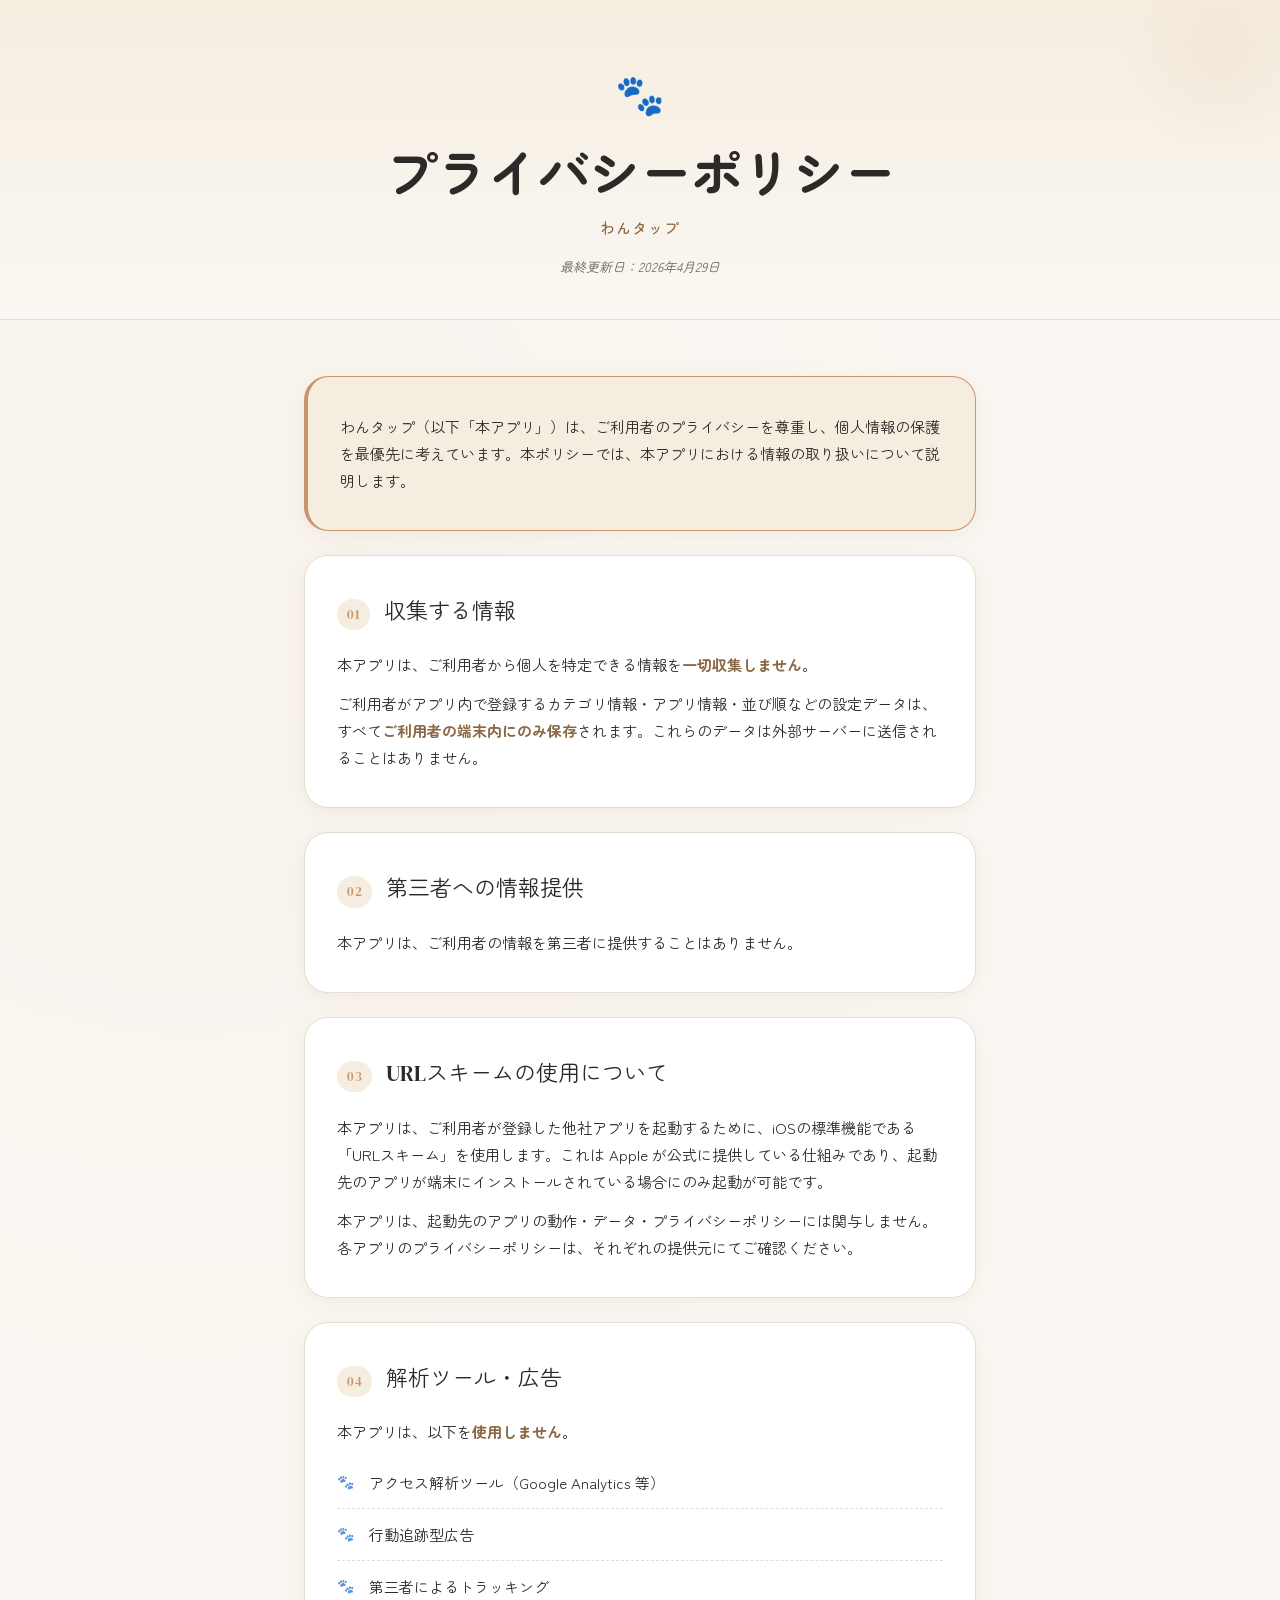
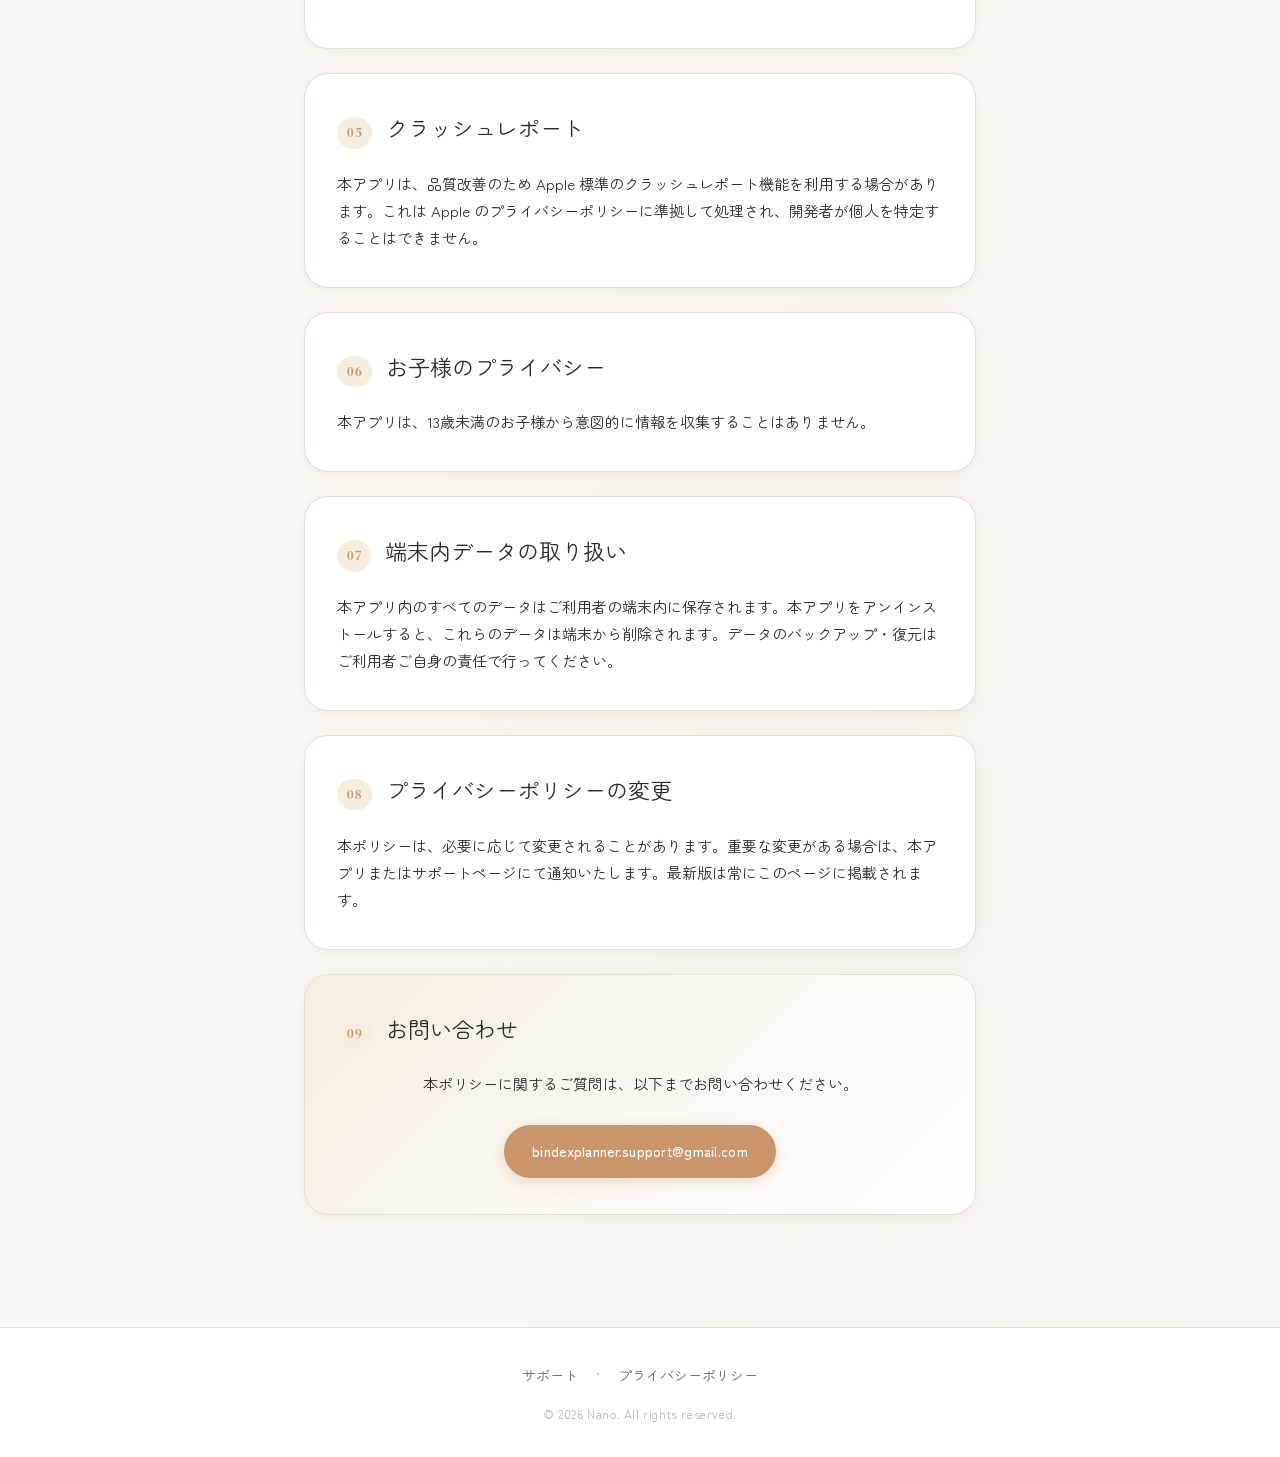
==== privacy.html @ 2768b456 "Add files via upload" ====
<!DOCTYPE html>
<html lang="ja">
<head>
<meta charset="UTF-8">
<meta name="viewport" content="width=device-width, initial-scale=1.0">
<title>わんタップ プライバシーポリシー</title>
<meta name="description" content="用途別アプリランチャー「わんタップ」のプライバシーポリシー。">
<link rel="stylesheet" href="style.css">
<link rel="preconnect" href="https://fonts.googleapis.com">
<link rel="preconnect" href="https://fonts.gstatic.com" crossorigin>
<link href="https://fonts.googleapis.com/css2?family=Zen+Maru+Gothic:wght@400;500;700&family=DM+Serif+Display&display=swap" rel="stylesheet">
</head>
<body>

<header class="hero hero-sub">
  <div class="container">
    <div class="paw-mark">🐾</div>
    <h1 class="app-name">プライバシーポリシー</h1>
    <p class="tagline">わんタップ</p>
    <p class="updated">最終更新日：2026年4月29日</p>
  </div>
</header>

<main class="container content">

  <section class="card intro">
    <p>わんタップ（以下「本アプリ」）は、ご利用者のプライバシーを尊重し、個人情報の保護を最優先に考えています。本ポリシーでは、本アプリにおける情報の取り扱いについて説明します。</p>
  </section>

  <section class="card">
    <h2><span class="num">01</span>収集する情報</h2>
    <p>本アプリは、ご利用者から個人を特定できる情報を<strong>一切収集しません</strong>。</p>
    <p>ご利用者がアプリ内で登録するカテゴリ情報・アプリ情報・並び順などの設定データは、すべて<strong>ご利用者の端末内にのみ保存</strong>されます。これらのデータは外部サーバーに送信されることはありません。</p>
  </section>

  <section class="card">
    <h2><span class="num">02</span>第三者への情報提供</h2>
    <p>本アプリは、ご利用者の情報を第三者に提供することはありません。</p>
  </section>

  <section class="card">
    <h2><span class="num">03</span>URLスキームの使用について</h2>
    <p>本アプリは、ご利用者が登録した他社アプリを起動するために、iOSの標準機能である「URLスキーム」を使用します。これは Apple が公式に提供している仕組みであり、起動先のアプリが端末にインストールされている場合にのみ起動が可能です。</p>
    <p>本アプリは、起動先のアプリの動作・データ・プライバシーポリシーには関与しません。各アプリのプライバシーポリシーは、それぞれの提供元にてご確認ください。</p>
  </section>

  <section class="card">
    <h2><span class="num">04</span>解析ツール・広告</h2>
    <p>本アプリは、以下を<strong>使用しません</strong>。</p>
    <ul class="feature-list">
      <li>アクセス解析ツール（Google Analytics 等）</li>
      <li>行動追跡型広告</li>
      <li>第三者によるトラッキング</li>
    </ul>
  </section>

  <section class="card">
    <h2><span class="num">05</span>クラッシュレポート</h2>
    <p>本アプリは、品質改善のため Apple 標準のクラッシュレポート機能を利用する場合があります。これは Apple のプライバシーポリシーに準拠して処理され、開発者が個人を特定することはできません。</p>
  </section>

  <section class="card">
    <h2><span class="num">06</span>お子様のプライバシー</h2>
    <p>本アプリは、13歳未満のお子様から意図的に情報を収集することはありません。</p>
  </section>

  <section class="card">
    <h2><span class="num">07</span>端末内データの取り扱い</h2>
    <p>本アプリ内のすべてのデータはご利用者の端末内に保存されます。本アプリをアンインストールすると、これらのデータは端末から削除されます。データのバックアップ・復元はご利用者ご自身の責任で行ってください。</p>
  </section>

  <section class="card">
    <h2><span class="num">08</span>プライバシーポリシーの変更</h2>
    <p>本ポリシーは、必要に応じて変更されることがあります。重要な変更がある場合は、本アプリまたはサポートページにて通知いたします。最新版は常にこのページに掲載されます。</p>
  </section>

  <section class="card contact">
    <h2><span class="num">09</span>お問い合わせ</h2>
    <p>本ポリシーに関するご質問は、以下までお問い合わせください。</p>
    <a href="mailto:bindexplanner.support@gmail.com" class="email-btn">
      bindexplanner.support@gmail.com
    </a>
  </section>

</main>

<footer>
  <div class="container">
    <nav class="footer-links">
      <a href="index.html">サポート</a>
      <span class="divider">·</span>
      <a href="privacy.html">プライバシーポリシー</a>
    </nav>
    <p class="copy">© 2026 Nano. All rights reserved.</p>
  </div>
</footer>

</body>
</html>
---- style.css ----
/* ===================================
   わんタップ サポートサイト
   なのちゃん（シルバーダップル）テーマ
   =================================== */

:root {
  --color-bg: #FAF7F2;
  --color-bg-card: #FFFFFF;
  --color-text: #2C2A28;
  --color-text-soft: #6B6560;
  --color-accent: #C8956D;        /* タン（ダックスのタン色） */
  --color-accent-deep: #8B6845;
  --color-silver: #B8B0A8;         /* シルバーダップル */
  --color-silver-light: #E8E2DA;
  --color-cream: #F5EDE0;
  --color-warm-line: #E5DDD0;
  --shadow-soft: 0 2px 12px rgba(139, 104, 69, 0.06);
  --shadow-card: 0 4px 20px rgba(139, 104, 69, 0.08);
  --radius-sm: 12px;
  --radius-md: 16px;
  --radius-lg: 24px;
  --font-display: "DM Serif Display", "Zen Maru Gothic", serif;
  --font-body: "Zen Maru Gothic", -apple-system, BlinkMacSystemFont, sans-serif;
}

* {
  margin: 0;
  padding: 0;
  box-sizing: border-box;
}

html {
  scroll-behavior: smooth;
}

body {
  font-family: var(--font-body);
  background: var(--color-bg);
  color: var(--color-text);
  line-height: 1.8;
  font-weight: 400;
  -webkit-font-smoothing: antialiased;
  background-image:
    radial-gradient(circle at 15% 20%, rgba(200, 149, 109, 0.04) 0%, transparent 35%),
    radial-gradient(circle at 85% 80%, rgba(184, 176, 168, 0.05) 0%, transparent 40%);
  min-height: 100vh;
}

.container {
  max-width: 720px;
  margin: 0 auto;
  padding: 0 24px;
}

/* ===========================
   ヒーロー
   =========================== */
.hero {
  padding: 72px 0 56px;
  text-align: center;
  background: linear-gradient(180deg, var(--color-cream) 0%, var(--color-bg) 100%);
  border-bottom: 1px solid var(--color-warm-line);
  position: relative;
  overflow: hidden;
}

.hero::before {
  content: "";
  position: absolute;
  top: -40px;
  right: -40px;
  width: 200px;
  height: 200px;
  background: radial-gradient(circle, rgba(200, 149, 109, 0.08), transparent 70%);
  border-radius: 50%;
  pointer-events: none;
}

.hero-sub {
  padding: 56px 0 40px;
}

.paw-mark {
  font-size: 40px;
  margin-bottom: 16px;
  display: inline-block;
  animation: gentleBounce 3s ease-in-out infinite;
}

@keyframes gentleBounce {
  0%, 100% { transform: translateY(0); }
  50% { transform: translateY(-6px); }
}

.app-name {
  font-family: var(--font-display);
  font-size: clamp(36px, 6vw, 52px);
  font-weight: 700;
  color: var(--color-text);
  letter-spacing: -0.02em;
  margin-bottom: 8px;
  line-height: 1.2;
}

.tagline {
  font-size: 15px;
  color: var(--color-accent-deep);
  font-weight: 500;
  letter-spacing: 0.08em;
  margin-bottom: 14px;
  text-transform: none;
}

.lead {
  font-size: 14px;
  color: var(--color-text-soft);
}

.updated {
  font-size: 13px;
  color: var(--color-text-soft);
  font-style: italic;
}

/* ===========================
   コンテンツ
   =========================== */
.content {
  padding: 56px 24px 64px;
}

.card {
  background: var(--color-bg-card);
  border-radius: var(--radius-lg);
  padding: 36px 32px;
  margin-bottom: 24px;
  box-shadow: var(--shadow-card);
  border: 1px solid var(--color-warm-line);
  transition: transform 0.3s ease, box-shadow 0.3s ease;
}

.card:hover {
  transform: translateY(-2px);
  box-shadow: 0 8px 30px rgba(139, 104, 69, 0.1);
}

.card.intro {
  background: var(--color-cream);
  border-color: var(--color-accent);
  border-left: 4px solid var(--color-accent);
}

.card h2 {
  font-family: var(--font-display);
  font-size: 22px;
  color: var(--color-text);
  margin-bottom: 20px;
  display: flex;
  align-items: baseline;
  gap: 14px;
  font-weight: 400;
}

.card h2 .num {
  font-family: var(--font-display);
  font-size: 13px;
  color: var(--color-accent);
  background: var(--color-cream);
  padding: 4px 10px;
  border-radius: 20px;
  font-weight: 400;
  letter-spacing: 0.05em;
}

.card h3 {
  font-size: 16px;
  font-weight: 700;
  color: var(--color-text);
  margin-bottom: 6px;
}

.card p {
  color: var(--color-text);
  margin-bottom: 12px;
  font-size: 15px;
}

.card p:last-child {
  margin-bottom: 0;
}

.card strong {
  color: var(--color-accent-deep);
  font-weight: 700;
}

/* ===========================
   機能リスト
   =========================== */
.feature-list {
  list-style: none;
  padding: 0;
}

.feature-list li {
  padding: 12px 0 12px 32px;
  border-bottom: 1px dashed var(--color-warm-line);
  position: relative;
  color: var(--color-text);
  font-size: 15px;
}

.feature-list li:last-child {
  border-bottom: none;
}

.feature-list li::before {
  content: "🐾";
  position: absolute;
  left: 0;
  top: 12px;
  font-size: 14px;
  opacity: 0.7;
}

/* ===========================
   ステップ
   =========================== */
.step {
  display: flex;
  gap: 18px;
  align-items: flex-start;
  padding: 18px 0;
  border-bottom: 1px solid var(--color-warm-line);
}

.step:last-child {
  border-bottom: none;
  padding-bottom: 0;
}

.step:first-of-type {
  padding-top: 4px;
}

.step-num {
  flex-shrink: 0;
  width: 36px;
  height: 36px;
  background: var(--color-accent);
  color: white;
  border-radius: 50%;
  display: flex;
  align-items: center;
  justify-content: center;
  font-family: var(--font-display);
  font-size: 16px;
  font-weight: 700;
  box-shadow: 0 2px 8px rgba(200, 149, 109, 0.3);
}

.step > div {
  flex: 1;
}

.step p {
  font-size: 14px;
  color: var(--color-text-soft);
  margin-bottom: 0;
  line-height: 1.7;
}

/* ===========================
   FAQ
   =========================== */
.faq {
  margin-bottom: 12px;
  background: var(--color-bg);
  border-radius: var(--radius-sm);
  border: 1px solid var(--color-warm-line);
  overflow: hidden;
  transition: border-color 0.3s ease;
}

.faq:hover {
  border-color: var(--color-accent);
}

.faq:last-child {
  margin-bottom: 0;
}

.faq summary {
  padding: 16px 20px;
  cursor: pointer;
  font-weight: 500;
  font-size: 15px;
  color: var(--color-text);
  list-style: none;
  position: relative;
  padding-right: 50px;
  user-select: none;
}

.faq summary::-webkit-details-marker {
  display: none;
}

.faq summary::after {
  content: "+";
  position: absolute;
  right: 20px;
  top: 50%;
  transform: translateY(-50%);
  font-size: 22px;
  color: var(--color-accent);
  transition: transform 0.3s ease;
  font-weight: 300;
}

.faq[open] summary::after {
  transform: translateY(-50%) rotate(45deg);
}

.faq[open] summary {
  border-bottom: 1px solid var(--color-warm-line);
}

.faq p {
  padding: 16px 20px;
  font-size: 14px;
  color: var(--color-text-soft);
  line-height: 1.8;
}

.faq a {
  color: var(--color-accent-deep);
  font-weight: 500;
}

/* ===========================
   コンタクト
   =========================== */
.contact {
  text-align: center;
  background: linear-gradient(135deg, var(--color-cream) 0%, #FFFFFF 100%);
}

.email-btn {
  display: inline-block;
  margin-top: 16px;
  padding: 14px 28px;
  background: var(--color-accent);
  color: white;
  text-decoration: none;
  border-radius: 100px;
  font-weight: 500;
  font-size: 14px;
  transition: all 0.3s ease;
  box-shadow: 0 4px 14px rgba(200, 149, 109, 0.3);
  letter-spacing: 0.02em;
}

.email-btn:hover {
  background: var(--color-accent-deep);
  transform: translateY(-2px);
  box-shadow: 0 6px 20px rgba(200, 149, 109, 0.4);
}

/* ===========================
   フッター
   =========================== */
footer {
  border-top: 1px solid var(--color-warm-line);
  padding: 32px 0;
  margin-top: 24px;
  text-align: center;
  background: var(--color-bg-card);
}

.footer-links {
  margin-bottom: 14px;
}

.footer-links a {
  color: var(--color-text-soft);
  text-decoration: none;
  font-size: 14px;
  transition: color 0.2s ease;
}

.footer-links a:hover {
  color: var(--color-accent-deep);
}

.divider {
  margin: 0 14px;
  color: var(--color-silver);
}

.copy {
  font-size: 12px;
  color: var(--color-silver);
  letter-spacing: 0.05em;
}

/* ===========================
   レスポンシブ
   =========================== */
@media (max-width: 600px) {
  .hero {
    padding: 56px 0 40px;
  }

  .content {
    padding: 40px 20px 48px;
  }

  .card {
    padding: 28px 22px;
    border-radius: var(--radius-md);
  }

  .card h2 {
    font-size: 19px;
    flex-wrap: wrap;
  }

  .step {
    gap: 14px;
  }
}
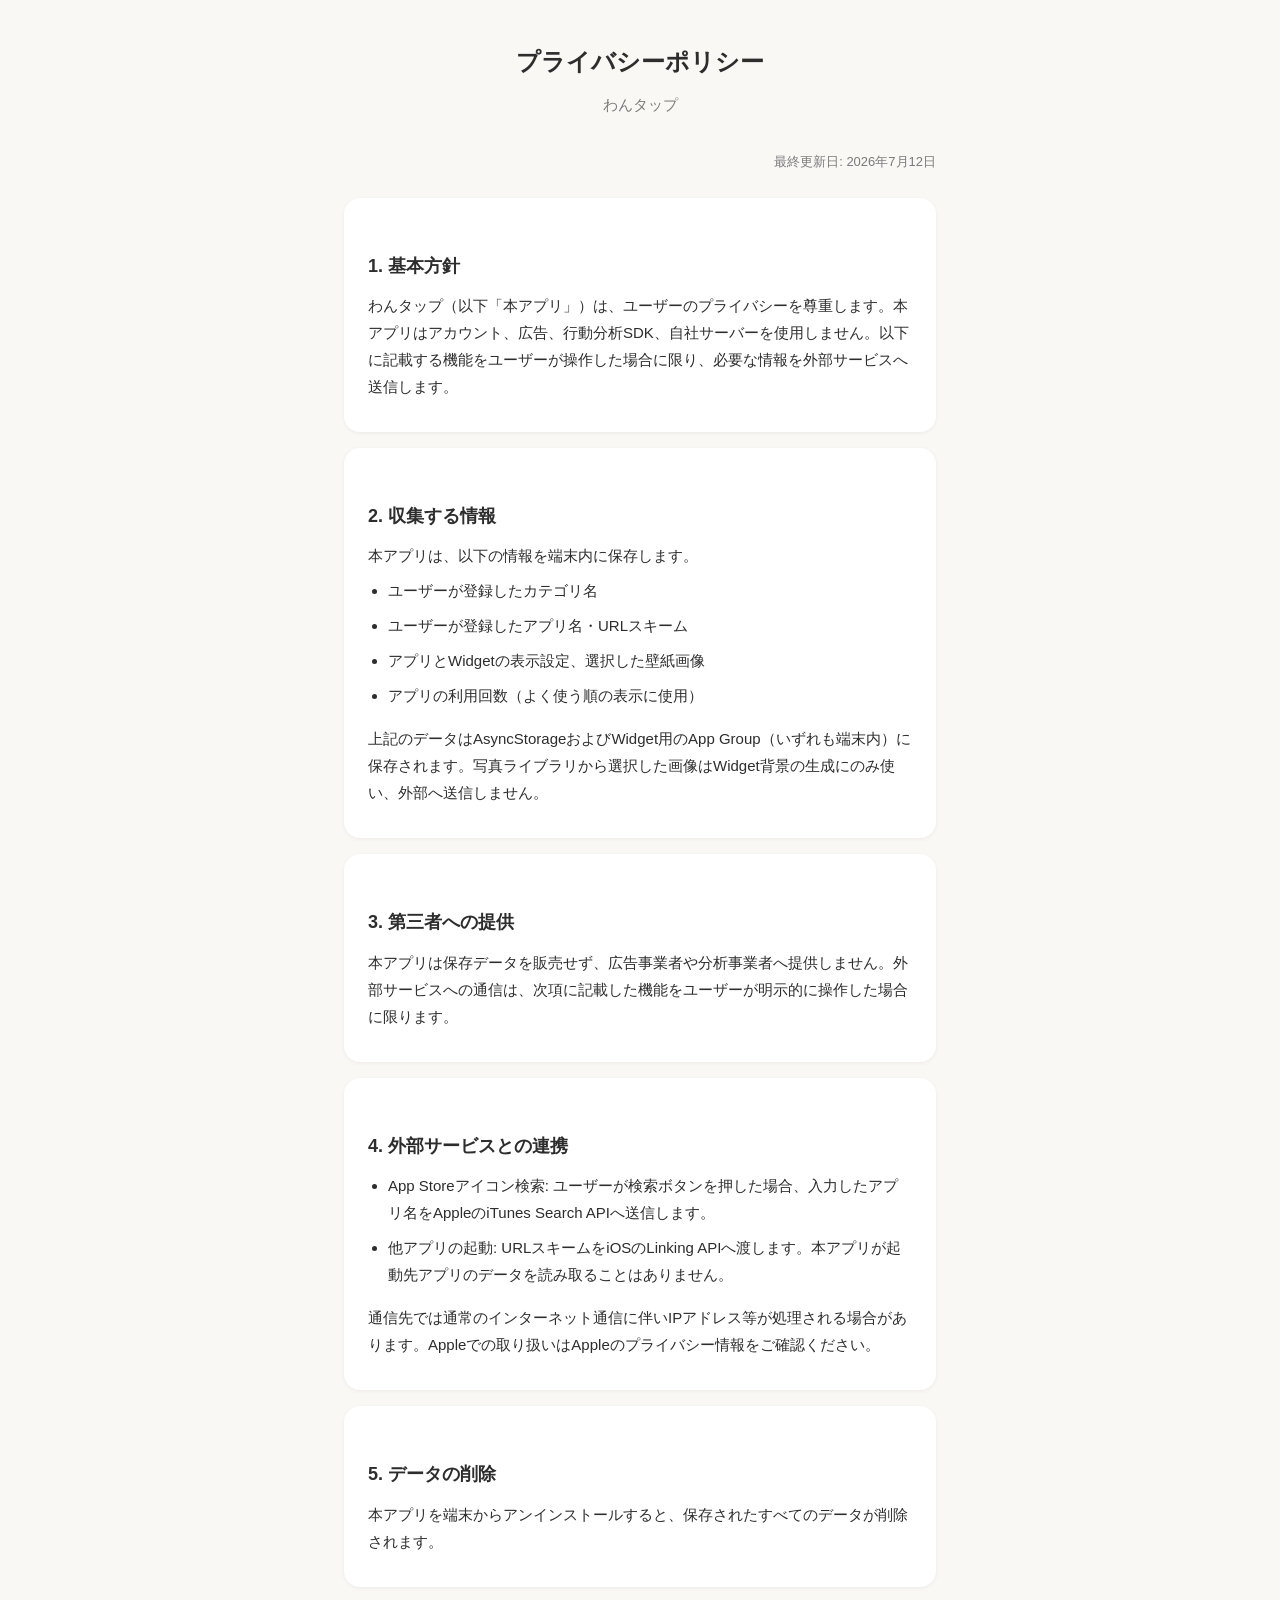
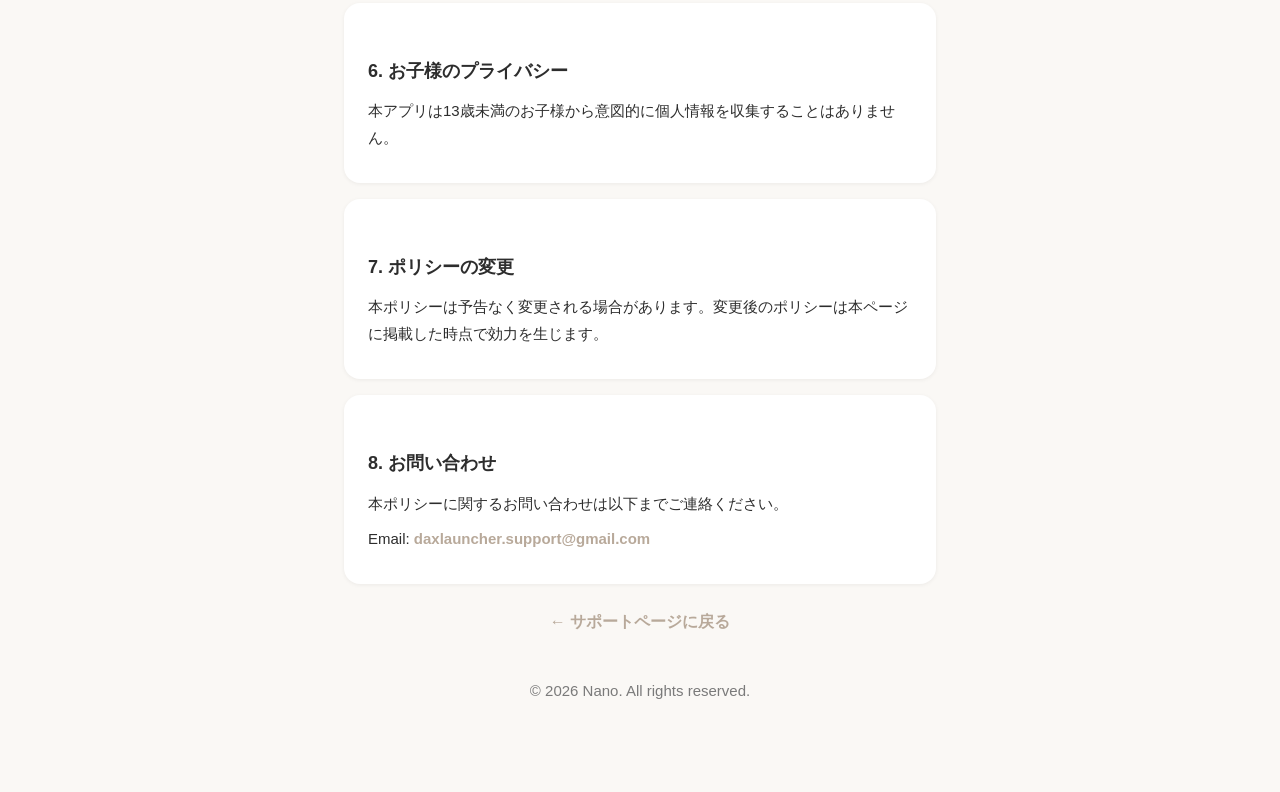
==== commit 36b29025: "Update privacy policy for current app behavior" ====
--- a/privacy.html
+++ b/privacy.html
@@ -1,99 +1,143 @@
 <!DOCTYPE html>
 <html lang="ja">
 <head>
-<meta charset="UTF-8">
-<meta name="viewport" content="width=device-width, initial-scale=1.0">
-<title>わんタップ プライバシーポリシー</title>
-<meta name="description" content="用途別アプリランチャー「わんタップ」のプライバシーポリシー。">
-<link rel="stylesheet" href="style.css">
-<link rel="preconnect" href="https://fonts.googleapis.com">
-<link rel="preconnect" href="https://fonts.gstatic.com" crossorigin>
-<link href="https://fonts.googleapis.com/css2?family=Zen+Maru+Gothic:wght@400;500;700&family=DM+Serif+Display&display=swap" rel="stylesheet">
+  <meta charset="UTF-8">
+  <meta name="viewport" content="width=device-width, initial-scale=1.0">
+  <title>わんタップ - プライバシーポリシー</title>
+  <style>
+    * { margin: 0; padding: 0; box-sizing: border-box; }
+    body {
+      font-family: -apple-system, BlinkMacSystemFont, 'Hiragino Kaku Gothic ProN', sans-serif;
+      background: #FAF8F5;
+      color: #2D2D2D;
+      line-height: 1.8;
+    }
+    .container {
+      max-width: 640px;
+      margin: 0 auto;
+      padding: 40px 24px 80px;
+    }
+    h1 {
+      font-size: 24px;
+      font-weight: 700;
+      margin-bottom: 8px;
+      text-align: center;
+    }
+    .app-name {
+      text-align: center;
+      font-size: 15px;
+      color: #7A7A7A;
+      margin-bottom: 32px;
+    }
+    h2 {
+      font-size: 18px;
+      font-weight: 700;
+      margin-top: 28px;
+      margin-bottom: 10px;
+    }
+    p, li {
+      font-size: 15px;
+      margin-bottom: 8px;
+    }
+    ul {
+      padding-left: 20px;
+      margin-bottom: 16px;
+    }
+    .card {
+      background: #fff;
+      border-radius: 16px;
+      padding: 24px;
+      margin-bottom: 16px;
+      box-shadow: 0 1px 4px rgba(0,0,0,0.06);
+    }
+    a {
+      color: #B8A99A;
+      text-decoration: none;
+      font-weight: 600;
+    }
+    a:hover { text-decoration: underline; }
+    .footer {
+      text-align: center;
+      margin-top: 40px;
+      font-size: 13px;
+      color: #7A7A7A;
+    }
+    .back-link {
+      display: block;
+      text-align: center;
+      margin-top: 24px;
+    }
+    .date {
+      text-align: right;
+      font-size: 13px;
+      color: #7A7A7A;
+      margin-bottom: 24px;
+    }
+  </style>
 </head>
 <body>
+  <div class="container">
+    <h1>プライバシーポリシー</h1>
+    <p class="app-name">わんタップ</p>
+    <p class="date">最終更新日: 2026年7月12日</p>
 
-<header class="hero hero-sub">
-  <div class="container">
-    <div class="paw-mark">🐾</div>
-    <h1 class="app-name">プライバシーポリシー</h1>
-    <p class="tagline">わんタップ</p>
-    <p class="updated">最終更新日：2026年4月29日</p>
+    <div class="card">
+      <h2>1. 基本方針</h2>
+      <p>わんタップ（以下「本アプリ」）は、ユーザーのプライバシーを尊重します。本アプリはアカウント、広告、行動分析SDK、自社サーバーを使用しません。以下に記載する機能をユーザーが操作した場合に限り、必要な情報を外部サービスへ送信します。</p>
+    </div>
+
+    <div class="card">
+      <h2>2. 収集する情報</h2>
+      <p>本アプリは、以下の情報を端末内に保存します。</p>
+      <ul>
+        <li>ユーザーが登録したカテゴリ名</li>
+        <li>ユーザーが登録したアプリ名・URLスキーム</li>
+        <li>アプリとWidgetの表示設定、選択した壁紙画像</li>
+        <li>アプリの利用回数（よく使う順の表示に使用）</li>
+      </ul>
+      <p>上記のデータはAsyncStorageおよびWidget用のApp Group（いずれも端末内）に保存されます。写真ライブラリから選択した画像はWidget背景の生成にのみ使い、外部へ送信しません。</p>
+    </div>
+
+    <div class="card">
+      <h2>3. 第三者への提供</h2>
+      <p>本アプリは保存データを販売せず、広告事業者や分析事業者へ提供しません。外部サービスへの通信は、次項に記載した機能をユーザーが明示的に操作した場合に限ります。</p>
+    </div>
+
+    <div class="card">
+      <h2>4. 外部サービスとの連携</h2>
+      <ul>
+        <li>App Storeアイコン検索: ユーザーが検索ボタンを押した場合、入力したアプリ名をAppleのiTunes Search APIへ送信します。</li>
+        <li>他アプリの起動: URLスキームをiOSのLinking APIへ渡します。本アプリが起動先アプリのデータを読み取ることはありません。</li>
+      </ul>
+      <p>通信先では通常のインターネット通信に伴いIPアドレス等が処理される場合があります。Appleでの取り扱いはAppleのプライバシー情報をご確認ください。</p>
+    </div>
+
+    <div class="card">
+      <h2>5. データの削除</h2>
+      <p>本アプリを端末からアンインストールすると、保存されたすべてのデータが削除されます。</p>
+    </div>
+
+    <div class="card">
+      <h2>6. お子様のプライバシー</h2>
+      <p>本アプリは13歳未満のお子様から意図的に個人情報を収集することはありません。</p>
+    </div>
+
+    <div class="card">
+      <h2>7. ポリシーの変更</h2>
+      <p>本ポリシーは予告なく変更される場合があります。変更後のポリシーは本ページに掲載した時点で効力を生じます。</p>
+    </div>
+
+    <div class="card">
+      <h2>8. お問い合わせ</h2>
+      <p>本ポリシーに関するお問い合わせは以下までご連絡ください。</p>
+      <p>Email: <a href="mailto:daxlauncher.support@gmail.com">daxlauncher.support@gmail.com</a></p>
+    </div>
+
+    <a href="index.html" class="back-link">← サポートページに戻る</a>
+
+    <div class="footer">
+      <p>&copy; 2026 Nano. All rights reserved.</p>
+    </div>
   </div>
-</header>
-
-<main class="container content">
-
-  <section class="card intro">
-    <p>わんタップ（以下「本アプリ」）は、ご利用者のプライバシーを尊重し、個人情報の保護を最優先に考えています。本ポリシーでは、本アプリにおける情報の取り扱いについて説明します。</p>
-  </section>
-
-  <section class="card">
-    <h2><span class="num">01</span>収集する情報</h2>
-    <p>本アプリは、ご利用者から個人を特定できる情報を<strong>一切収集しません</strong>。</p>
-    <p>ご利用者がアプリ内で登録するカテゴリ情報・アプリ情報・並び順などの設定データは、すべて<strong>ご利用者の端末内にのみ保存</strong>されます。これらのデータは外部サーバーに送信されることはありません。</p>
-  </section>
-
-  <section class="card">
-    <h2><span class="num">02</span>第三者への情報提供</h2>
-    <p>本アプリは、ご利用者の情報を第三者に提供することはありません。</p>
-  </section>
-
-  <section class="card">
-    <h2><span class="num">03</span>URLスキームの使用について</h2>
-    <p>本アプリは、ご利用者が登録した他社アプリを起動するために、iOSの標準機能である「URLスキーム」を使用します。これは Apple が公式に提供している仕組みであり、起動先のアプリが端末にインストールされている場合にのみ起動が可能です。</p>
-    <p>本アプリは、起動先のアプリの動作・データ・プライバシーポリシーには関与しません。各アプリのプライバシーポリシーは、それぞれの提供元にてご確認ください。</p>
-  </section>
-
-  <section class="card">
-    <h2><span class="num">04</span>解析ツール・広告</h2>
-    <p>本アプリは、以下を<strong>使用しません</strong>。</p>
-    <ul class="feature-list">
-      <li>アクセス解析ツール（Google Analytics 等）</li>
-      <li>行動追跡型広告</li>
-      <li>第三者によるトラッキング</li>
-    </ul>
-  </section>
-
-  <section class="card">
-    <h2><span class="num">05</span>クラッシュレポート</h2>
-    <p>本アプリは、品質改善のため Apple 標準のクラッシュレポート機能を利用する場合があります。これは Apple のプライバシーポリシーに準拠して処理され、開発者が個人を特定することはできません。</p>
-  </section>
-
-  <section class="card">
-    <h2><span class="num">06</span>お子様のプライバシー</h2>
-    <p>本アプリは、13歳未満のお子様から意図的に情報を収集することはありません。</p>
-  </section>
-
-  <section class="card">
-    <h2><span class="num">07</span>端末内データの取り扱い</h2>
-    <p>本アプリ内のすべてのデータはご利用者の端末内に保存されます。本アプリをアンインストールすると、これらのデータは端末から削除されます。データのバックアップ・復元はご利用者ご自身の責任で行ってください。</p>
-  </section>
-
-  <section class="card">
-    <h2><span class="num">08</span>プライバシーポリシーの変更</h2>
-    <p>本ポリシーは、必要に応じて変更されることがあります。重要な変更がある場合は、本アプリまたはサポートページにて通知いたします。最新版は常にこのページに掲載されます。</p>
-  </section>
-
-  <section class="card contact">
-    <h2><span class="num">09</span>お問い合わせ</h2>
-    <p>本ポリシーに関するご質問は、以下までお問い合わせください。</p>
-    <a href="mailto:bindexplanner.support@gmail.com" class="email-btn">
-      bindexplanner.support@gmail.com
-    </a>
-  </section>
-
-</main>
-
-<footer>
-  <div class="container">
-    <nav class="footer-links">
-      <a href="index.html">サポート</a>
-      <span class="divider">·</span>
-      <a href="privacy.html">プライバシーポリシー</a>
-    </nav>
-    <p class="copy">© 2026 Nano. All rights reserved.</p>
-  </div>
-</footer>
-
 </body>
 </html>
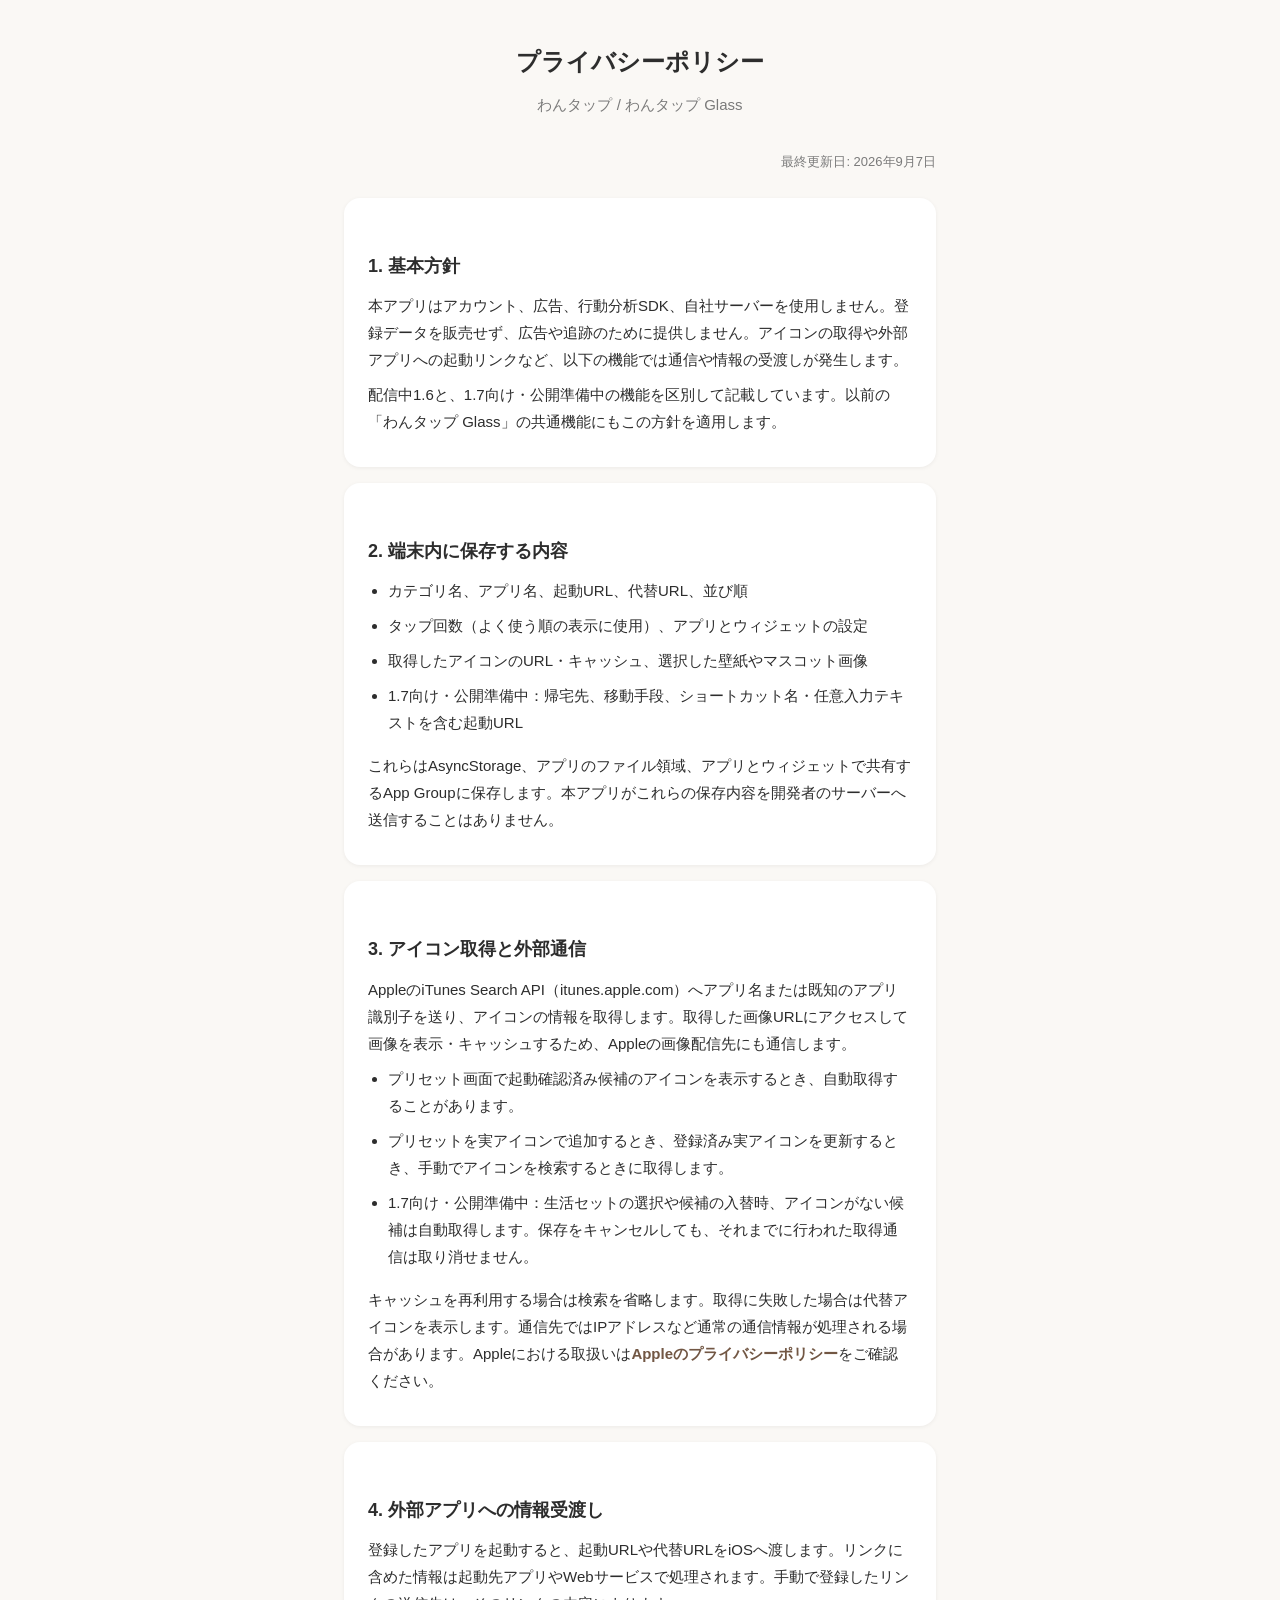
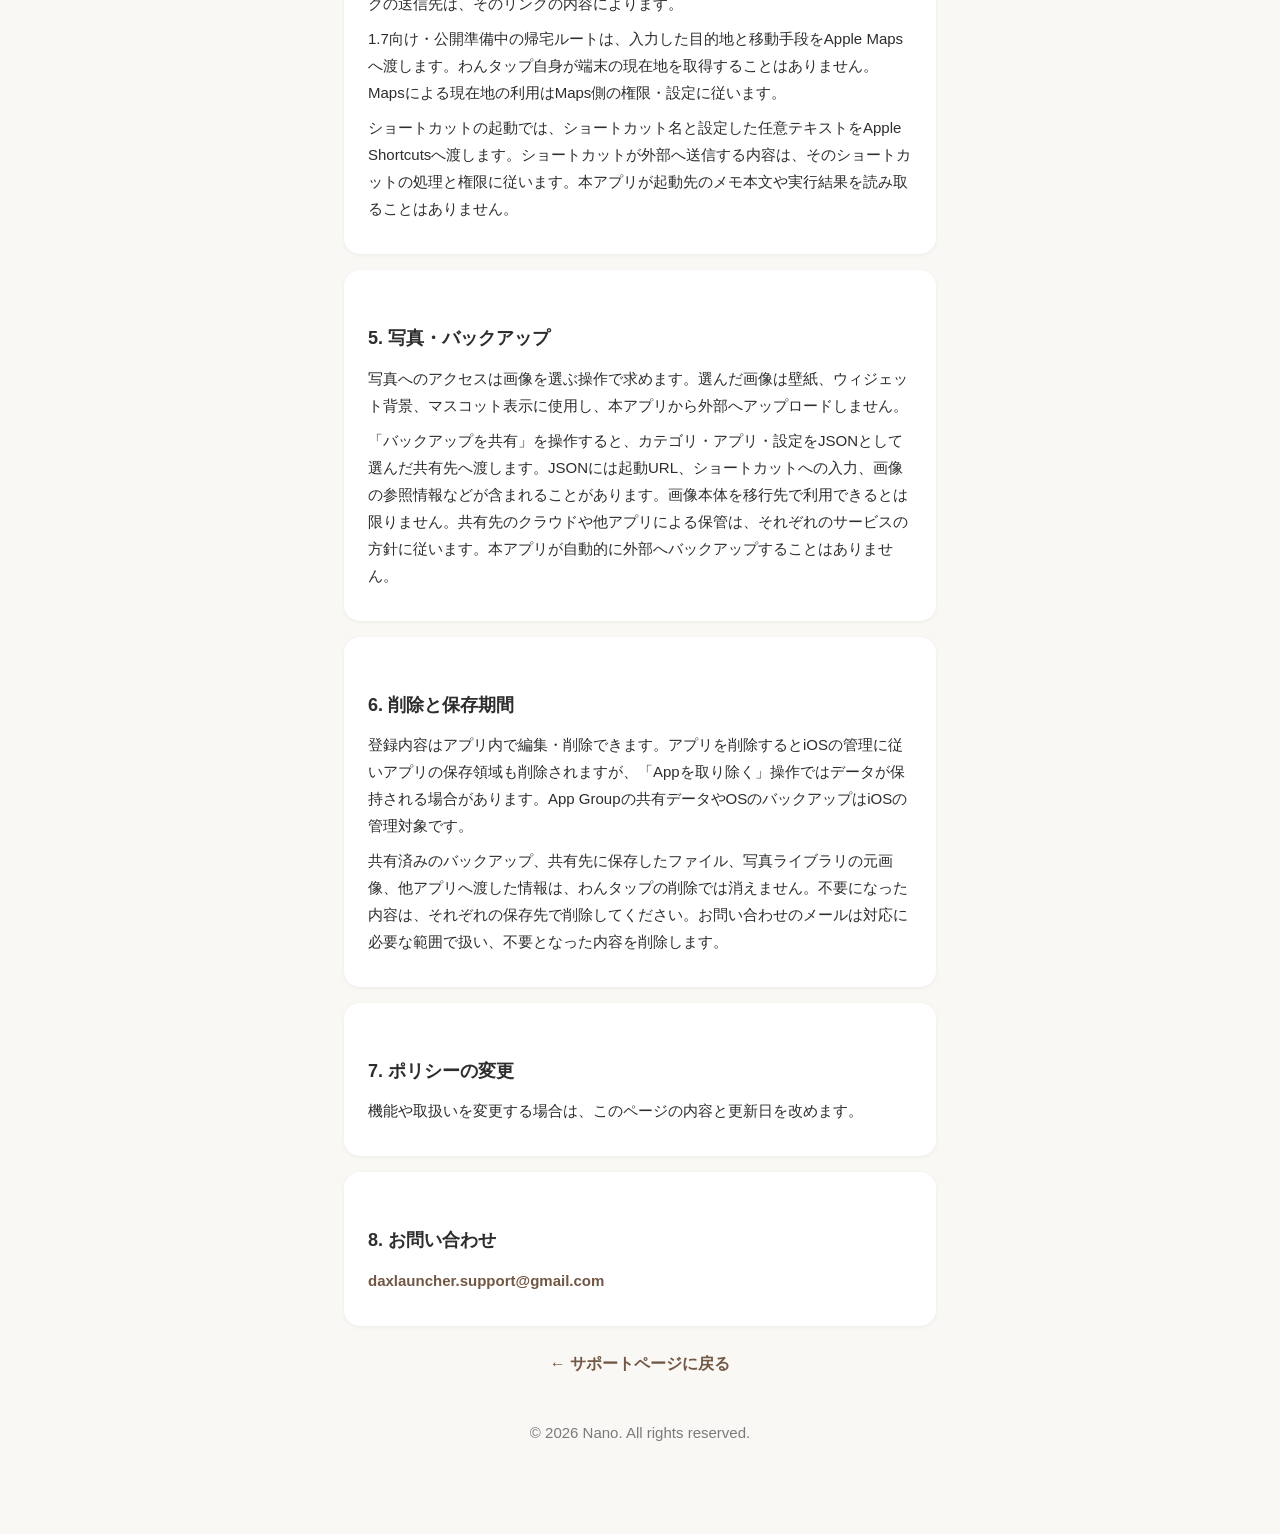
==== commit 487dd2e5: "docs: update Wantap support and privacy for 1.7 preparation" ====
--- a/privacy.html
+++ b/privacy.html
@@ -51,7 +51,7 @@
       box-shadow: 0 1px 4px rgba(0,0,0,0.06);
     }
     a {
-      color: #B8A99A;
+      color: #725744;
       text-decoration: none;
       font-weight: 600;
     }
@@ -76,68 +76,17 @@
   </style>
 </head>
 <body>
-  <div class="container">
-    <h1>プライバシーポリシー</h1>
-    <p class="app-name">わんタップ</p>
-    <p class="date">最終更新日: 2026年7月12日</p>
-
-    <div class="card">
-      <h2>1. 基本方針</h2>
-      <p>わんタップ（以下「本アプリ」）は、ユーザーのプライバシーを尊重します。本アプリはアカウント、広告、行動分析SDK、自社サーバーを使用しません。以下に記載する機能をユーザーが操作した場合に限り、必要な情報を外部サービスへ送信します。</p>
-    </div>
-
-    <div class="card">
-      <h2>2. 収集する情報</h2>
-      <p>本アプリは、以下の情報を端末内に保存します。</p>
-      <ul>
-        <li>ユーザーが登録したカテゴリ名</li>
-        <li>ユーザーが登録したアプリ名・URLスキーム</li>
-        <li>アプリとWidgetの表示設定、選択した壁紙画像</li>
-        <li>アプリの利用回数（よく使う順の表示に使用）</li>
-      </ul>
-      <p>上記のデータはAsyncStorageおよびWidget用のApp Group（いずれも端末内）に保存されます。写真ライブラリから選択した画像はWidget背景の生成にのみ使い、外部へ送信しません。</p>
-    </div>
-
-    <div class="card">
-      <h2>3. 第三者への提供</h2>
-      <p>本アプリは保存データを販売せず、広告事業者や分析事業者へ提供しません。外部サービスへの通信は、次項に記載した機能をユーザーが明示的に操作した場合に限ります。</p>
-    </div>
-
-    <div class="card">
-      <h2>4. 外部サービスとの連携</h2>
-      <ul>
-        <li>App Storeアイコン検索: ユーザーが検索ボタンを押した場合、入力したアプリ名をAppleのiTunes Search APIへ送信します。</li>
-        <li>他アプリの起動: URLスキームをiOSのLinking APIへ渡します。本アプリが起動先アプリのデータを読み取ることはありません。</li>
-      </ul>
-      <p>通信先では通常のインターネット通信に伴いIPアドレス等が処理される場合があります。Appleでの取り扱いはAppleのプライバシー情報をご確認ください。</p>
-    </div>
-
-    <div class="card">
-      <h2>5. データの削除</h2>
-      <p>本アプリを端末からアンインストールすると、保存されたすべてのデータが削除されます。</p>
-    </div>
-
-    <div class="card">
-      <h2>6. お子様のプライバシー</h2>
-      <p>本アプリは13歳未満のお子様から意図的に個人情報を収集することはありません。</p>
-    </div>
-
-    <div class="card">
-      <h2>7. ポリシーの変更</h2>
-      <p>本ポリシーは予告なく変更される場合があります。変更後のポリシーは本ページに掲載した時点で効力を生じます。</p>
-    </div>
-
-    <div class="card">
-      <h2>8. お問い合わせ</h2>
-      <p>本ポリシーに関するお問い合わせは以下までご連絡ください。</p>
-      <p>Email: <a href="mailto:daxlauncher.support@gmail.com">daxlauncher.support@gmail.com</a></p>
-    </div>
-
-    <a href="index.html" class="back-link">← サポートページに戻る</a>
-
-    <div class="footer">
-      <p>&copy; 2026 Nano. All rights reserved.</p>
-    </div>
-  </div>
+  <main class="container">
+    <h1>プライバシーポリシー</h1><p class="app-name">わんタップ / わんタップ Glass</p><p class="date">最終更新日: 2026年9月7日</p>
+    <section class="card"><h2>1. 基本方針</h2><p>本アプリはアカウント、広告、行動分析SDK、自社サーバーを使用しません。登録データを販売せず、広告や追跡のために提供しません。アイコンの取得や外部アプリへの起動リンクなど、以下の機能では通信や情報の受渡しが発生します。</p><p>配信中1.6と、1.7向け・公開準備中の機能を区別して記載しています。以前の「わんタップ Glass」の共通機能にもこの方針を適用します。</p></section>
+    <section class="card"><h2>2. 端末内に保存する内容</h2><ul><li>カテゴリ名、アプリ名、起動URL、代替URL、並び順</li><li>タップ回数（よく使う順の表示に使用）、アプリとウィジェットの設定</li><li>取得したアイコンのURL・キャッシュ、選択した壁紙やマスコット画像</li><li>1.7向け・公開準備中：帰宅先、移動手段、ショートカット名・任意入力テキストを含む起動URL</li></ul><p>これらはAsyncStorage、アプリのファイル領域、アプリとウィジェットで共有するApp Groupに保存します。本アプリがこれらの保存内容を開発者のサーバーへ送信することはありません。</p></section>
+    <section class="card"><h2>3. アイコン取得と外部通信</h2><p>AppleのiTunes Search API（itunes.apple.com）へアプリ名または既知のアプリ識別子を送り、アイコンの情報を取得します。取得した画像URLにアクセスして画像を表示・キャッシュするため、Appleの画像配信先にも通信します。</p><ul><li>プリセット画面で起動確認済み候補のアイコンを表示するとき、自動取得することがあります。</li><li>プリセットを実アイコンで追加するとき、登録済み実アイコンを更新するとき、手動でアイコンを検索するときに取得します。</li><li>1.7向け・公開準備中：生活セットの選択や候補の入替時、アイコンがない候補は自動取得します。保存をキャンセルしても、それまでに行われた取得通信は取り消せません。</li></ul><p>キャッシュを再利用する場合は検索を省略します。取得に失敗した場合は代替アイコンを表示します。通信先ではIPアドレスなど通常の通信情報が処理される場合があります。Appleにおける取扱いは<a href="https://www.apple.com/legal/privacy/jp/">Appleのプライバシーポリシー</a>をご確認ください。</p></section>
+    <section class="card"><h2>4. 外部アプリへの情報受渡し</h2><p>登録したアプリを起動すると、起動URLや代替URLをiOSへ渡します。リンクに含めた情報は起動先アプリやWebサービスで処理されます。手動で登録したリンクの送信先は、そのリンクの内容によります。</p><p>1.7向け・公開準備中の帰宅ルートは、入力した目的地と移動手段をApple Mapsへ渡します。わんタップ自身が端末の現在地を取得することはありません。Mapsによる現在地の利用はMaps側の権限・設定に従います。</p><p>ショートカットの起動では、ショートカット名と設定した任意テキストをApple Shortcutsへ渡します。ショートカットが外部へ送信する内容は、そのショートカットの処理と権限に従います。本アプリが起動先のメモ本文や実行結果を読み取ることはありません。</p></section>
+    <section class="card"><h2>5. 写真・バックアップ</h2><p>写真へのアクセスは画像を選ぶ操作で求めます。選んだ画像は壁紙、ウィジェット背景、マスコット表示に使用し、本アプリから外部へアップロードしません。</p><p>「バックアップを共有」を操作すると、カテゴリ・アプリ・設定をJSONとして選んだ共有先へ渡します。JSONには起動URL、ショートカットへの入力、画像の参照情報などが含まれることがあります。画像本体を移行先で利用できるとは限りません。共有先のクラウドや他アプリによる保管は、それぞれのサービスの方針に従います。本アプリが自動的に外部へバックアップすることはありません。</p></section>
+    <section class="card"><h2>6. 削除と保存期間</h2><p>登録内容はアプリ内で編集・削除できます。アプリを削除するとiOSの管理に従いアプリの保存領域も削除されますが、「Appを取り除く」操作ではデータが保持される場合があります。App Groupの共有データやOSのバックアップはiOSの管理対象です。</p><p>共有済みのバックアップ、共有先に保存したファイル、写真ライブラリの元画像、他アプリへ渡した情報は、わんタップの削除では消えません。不要になった内容は、それぞれの保存先で削除してください。お問い合わせのメールは対応に必要な範囲で扱い、不要となった内容を削除します。</p></section>
+    <section class="card"><h2>7. ポリシーの変更</h2><p>機能や取扱いを変更する場合は、このページの内容と更新日を改めます。</p></section>
+    <section class="card"><h2>8. お問い合わせ</h2><p><a href="mailto:daxlauncher.support@gmail.com">daxlauncher.support@gmail.com</a></p></section>
+    <a href="index.html" class="back-link">← サポートページに戻る</a><footer class="footer"><p>&copy; 2026 Nano. All rights reserved.</p></footer>
+  </main>
 </body>
 </html>
